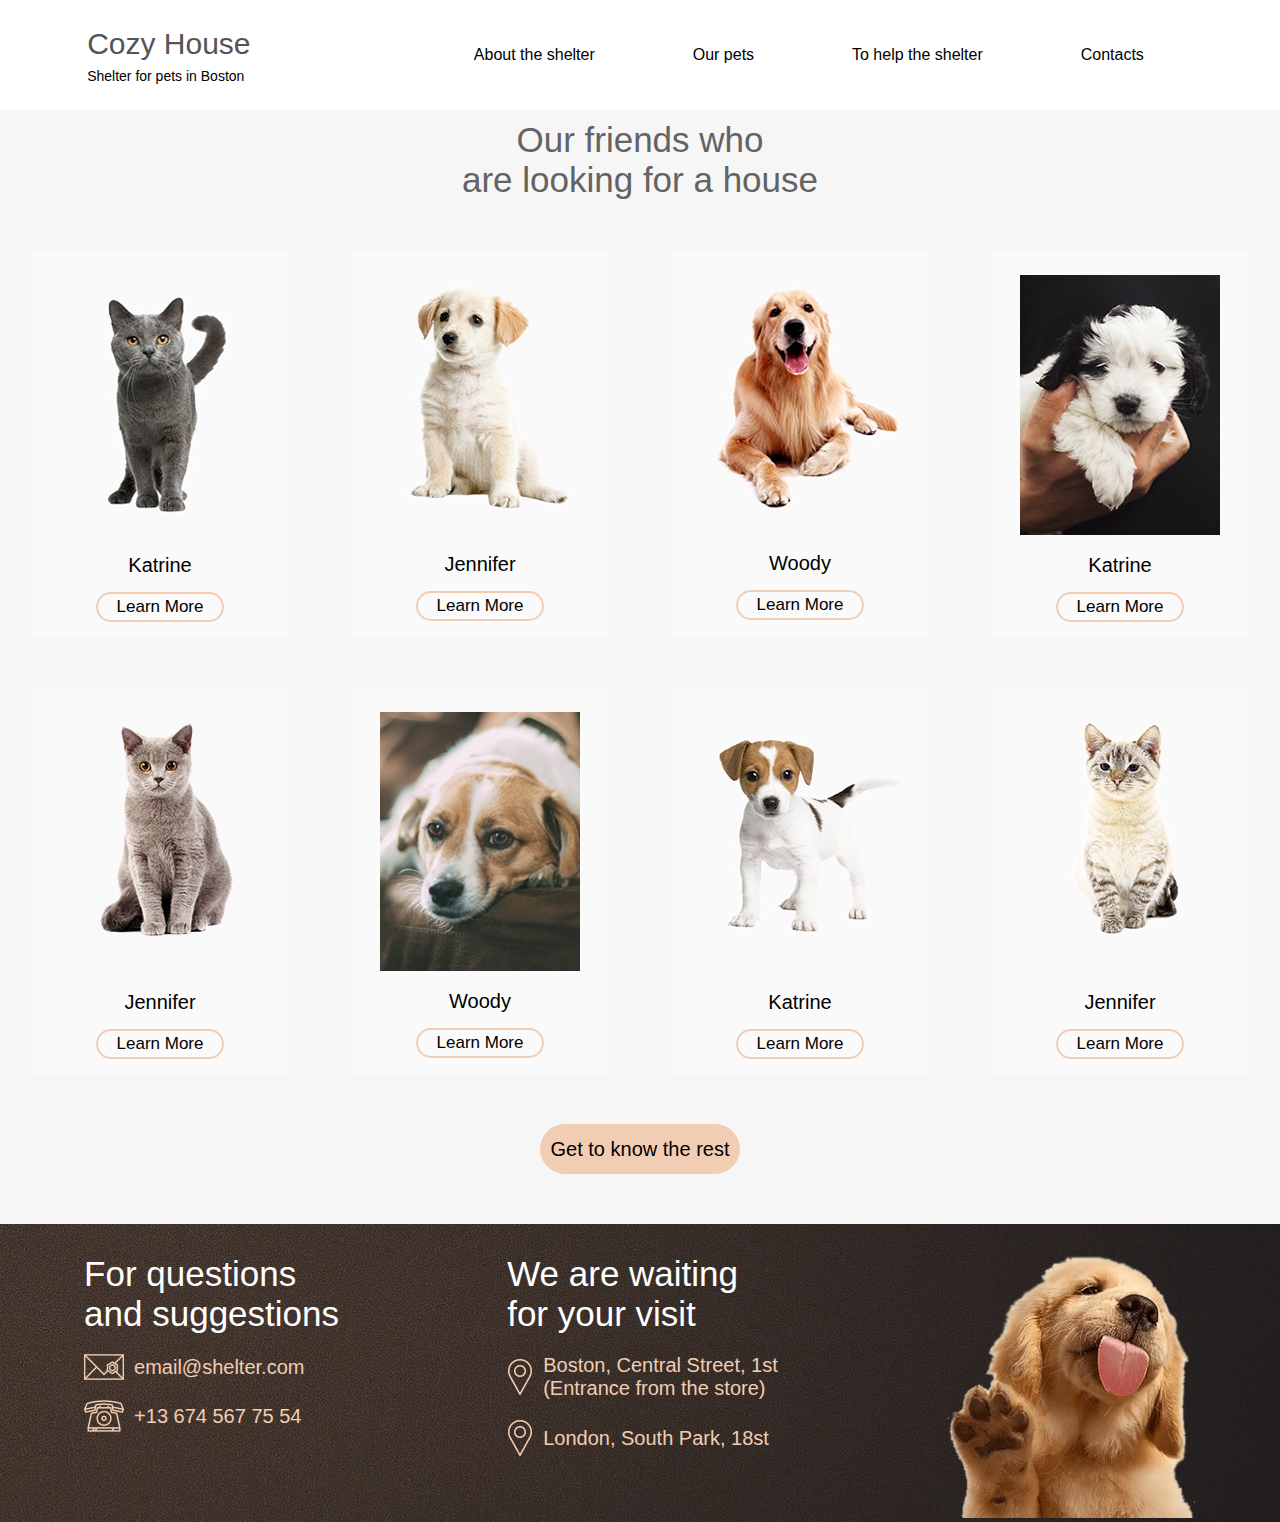
==== index.html @ 1353a4ee "3" ====
<!DOCTYPE html>
<html lang="en">
<head>
    <meta charset="UTF-8">
    <meta http-equiv="X-UA-Compatible" content="IE=edge">
    <meta name="viewport" content="width=device-width, initial-scale=1.0">
    <link rel="stylesheet" href="style.css">
    <title>Our friends</title>
</head>
<body>
    <div class="wrap">
        <header class="header1">
            <nav class="navigation1">
                <div id="logo">
                    <div class="logo1z"><p>Cozy House</p></div>
                    <div class="logo2z"><p>Shelter for pets in Boston </p></div>
                </div>
                <ul class="menuz">
                    <li><a href="#">About the shelter</a></li>
                    <li><a href="#">Our pets</a></li>
                    <li><a href="#">To help the shelter</a></li>
                    <li><a href="#">Contacts</a></li>
                </ul>
            </nav>
            <div class="burger_menu hyh">
                <input id="checkmenu" type="checkbox">
                <label for="checkmenu">Cozy House</label>
                <div class="burger-line o"></div>
                <div class="burger-line tw"></div>
                <div class="burger-line th"></div>
                <div class="burger-line f"></div>
                <nav class="main-menu">
                    <a class="burger-a hih" href="#">About the shelter</a>
                    <a class="burger-a hih" href="#">Our pets</a>
                    <a class="burger-a hih" href="#">To help the shelter</a>
                    <a class="burger-a hih" href="#">Contacts</a>
                </nav>
            </div>
        </header>
        <main>
            <div id="dad">
                <div class="dad1z"><p class="dad1pz">Our friends who<br>are looking for a house</p></div>
                <div class="dad2">
                    <div class="faf1z">
                         <div class="foto1"><img src="img/faf1.jpg" alt=""></div>
                        <div class="name1"><p>Katrine</p></div>
                        <div class="lmore1"><button class="lmore1x">Learn More</button></div>
                    </div>
                    <div class="faf2z">
                        <div class="foto2"><img src="img/faf2.jpg" alt=""></div>
                        <div class="name2"><p>Jennifer</p></div>
                        <div class="lmore2"><button class="lmore2x">Learn More</button></div>
                    </div>
                    <div class="faf3z">
                        <div class="foto3"><img src="img/faf3.jpg" alt=""></div>
                        <div class="name3"><p>Woody</p></div>
                        <div class="lmore3"><button class="lmore3x">Learn More</button></div>
                    </div>
                    <div class="faf4z">
                         <div class="foto4"><img src="img/faf4.jpg" alt=""></div>
                        <div class="name4"><p>Katrine</p></div>
                        <div class="lmore4"><button class="lmore4x">Learn More</button></div>
                    </div>
                </div>
                <div class="dad2z">
                    <div class="faf1z">
                        <div class="foto1"><img src="img/faf5.jpg" alt=""></div>
                        <div class="name1"><p>Jennifer</p></div>
                        <div class="lmore1"><button class="lmore1x">Learn More</button></div>
                    </div>
                    <div class="faf2z">
                        <div class="foto2"><img src="img/faf6.jpg" alt=""></div>
                        <div class="name2"><p>Woody</p></div>
                        <div class="lmore2"><button class="lmore2x">Learn More</button></div>
                    </div>
                    <div class="faf3z">
                        <div class="foto3"><img src="img/faf7.jpg" alt=""></div>
                        <div class="name3"><p>Katrine</p></div>
                        <div class="lmore3"><button class="lmore3x">Learn More</button></div>
                    </div>
                    <div class="faf4z">
                        <div class="foto4"><img src="img/faf8.jpg" alt=""></div>
                        <div class="name4"><p>Jennifer</p></div>
                        <div class="lmore4"><button class="lmore4x">Learn More</button></div>
                    </div>
                </div>
                <div class="dad3"><button class="dad3x">Get to know the rest</button></div>
            </div>
        </main>
        <footer class="footer">
            <div class="bob1">
                <div class="bob11"><p class="bob11p">For questions<br>and suggestions</p></div>
                <div class="bob22">
                    <img src="img/b1.png" alt="">
                    <p class="k">email@shelter.com</p>
                </div>
                <div class="bob22">
                    <img src="img/b2.png" alt="">
                    <p class="k">+13 674 567 75 54</p>
                </div>
            </div>
            <div class="bob2">
                <div class="bob11"><p class="bob11p">We are waiting<br>for your visit</p></div>
                <div class="bob22">
                    <img src="img/b3.png" alt="">
                    <p class="k">Boston, Central Street, 1st<br>(Entrance from the store)</p>
                </div>
                <div class="bob22">
                    <img src="img/b3.png" alt="">
                    <p class="k">London, South Park, 18st</p>
                </div>
            </div>
            <div class="bob3"><img src="img/n.png" alt=""></div>
        </footer>
    </div>
</body>
</html>
---- style.css ----
*{
    margin: 0;
    padding: 0;
    box-sizing: border-box;
    font-family: sans-serif;
}
.wrap{
    width: 100%;
}
.wrap1{
    width: 100%;
    display: flex;
    flex-direction: column;
}
.header{
    width: 100%;
    float: left;
    background-image: url(./img/d.jpg);
    background-size: cover;
}
.header1{
    width: 100%;
    float: left;
    background-size: cover;
}
.navigation{
    width: 100%;
    display: flex;
    justify-content: space-around;
    align-items: center;
    height: 150px;
}
.navigation1{
    width: 100%;
    display: flex;
    justify-content: space-around;
    align-items: center;
    height: 110px;
}
.menu{
    text-align: center;
    width: 60%;
    display: flex;
    justify-content: space-around;
}
.menuz{
    text-align: center;
    width: 60%;
    display: flex;
    justify-content: space-around;
}
.menu li a{
    color: white;
    font-size: 16px;
    text-decoration: none;
}
.menuz li a{
    color: black;
    font-size: 16px;
    text-decoration: none;
}
.menu li{
    list-style: none;
}
.menuz li{
    list-style: none;
}
.logo1{
    color: #F1CDB3;
    font-size: 30px;
    margin-bottom: 7px;
}
.logo1z{
    color: #545454;
    font-size: 30px;
    margin-bottom: 7px;
}
.logo2{
    font-size: 14px;
    color: whitesmoke;
}
.logo2z{
    font-size: 14px;
    color: black;
}
.menu li a:hover{
    border-bottom: 2px solid #F1CDB3;
    color: #F1CDB3;
    text-shadow: 3px 3px 5px #F1CDB3;
}
.menuz li a:hover{
    border-bottom: 2px solid #F1CDB3;
    color: #F1CDB3;
    text-shadow: 3px 3px 5px #F1CDB3;
}
.gag1{
    font-size: 45px;
    color: whitesmoke;
}
.gag2{
    font-size: 18px;
    color: whitesmoke;
    margin-top: 15px;
    margin-bottom: 15px;
}
.gag3{
    border-radius: 50px;
    width: 200px;
    height: 50px;
    background: #F1CDB3;
    font-size: 20px;
    margin-bottom: 150px;
    border: 1px solid #F1CDB3;
}
.gag3:hover{
    background: #c4a086;
}
.minitxt{
    width: 30%;
    margin-left: 19%;
    margin-top: 150px;
}
main{
    width: 100%;
    float: left; 
}
#main1{
    background-color: white;
    float: left;
    width: 100%;
}
#gig{
    margin-top: 50px;
    margin-bottom: 50px;
    display: flex;
    justify-content: center;
}
#main2{
    background-color: #F6F6F6;
    float: left;
    width: 100%;
}
#main3{
    background-color: white;
    float: left;
    width: 100%;
}
.gig2{
    width: 25%;
    margin-left: 20px;
}
.ats{
    font-size: 35px;
}
.gig2big{
    font-size: 15px;
    margin-top: 20px;
}
.gig2big2{
    margin-top: 15px;
}
.gig1 img{
    width: 80%;
}
.faf1, .faf2, .faf3{
    background-color: rgba(250, 250, 250, 1);
    width: 20%;
    display: flex;
    flex-direction: column;
    align-items: center;
    transition: 1s;
}
.faf1z, .faf2z, .faf3z, .faf4z{
    background-color: rgba(250, 250, 250, 1);
    width: 20%;
    display: flex;
    flex-direction: column;
    align-items: center;
    transition: 1s;
}
.faf1:hover{
    width: 25%;
    box-shadow: 13px 20px 46px 12px grey;
    border-radius: 15px;
}
.faf2:hover{
    width: 25%;
    box-shadow: 13px 20px 46px 12px grey;
    border-radius: 15px;
}
.faf3:hover{
    width: 25%;
    box-shadow: 13px 20px 46px 12px grey;
    border-radius: 15px;
}
.lmore1x, .lmore2x, .lmore3x, .lmore4x{
    border-radius: 50px ;
    margin-top: 15px;
    margin-bottom: 15px;
    width: 50%;
    height: 30px;
    font-size: 17px;
    border: 2px solid #F1CDB3;
    background-color:  rgba(250, 250, 250, 1);
}
.lmore1x:hover{
    background-color: #F1CDB3;
}
.lmore2x:hover{
    background-color: #F1CDB3;
}
.lmore3x:hover{
    background-color: #F1CDB3;
}
.lmore4x:hover{
    background-color: #F1CDB3;
}
.lmore1, .lmore2, .lmore3, .lmore4{
    width: 100%;
    display: flex;
    justify-content: center;
}
.dad1p{
    font-size: 35px;
    text-align: center;
}
.dad1{
    display: flex;
    justify-content: center;
    margin-top: 50px;
    margin-bottom: 50px;
}
.dad1z{
    display: flex;
    justify-content: center;
    margin-bottom: 50px;
}
.dad1pz{
    margin-top: 10px;
    font-size: 35px;
    text-align: center;
    color: #636363;
}
.dad2{
    display: flex;
    justify-content: space-around;

}
.dad2z{
    display: flex;
    justify-content: space-around;
    margin-top: 50px;
}
.dad3{
    display: flex;
    justify-content: center;
}
#dad{
    background-color: #F6F6F6;
}
.foto1, .foto2, .foto3, .foto4{
    margin-top: 25px;

}
.name1, .name2, .name3, .name4{
    margin-top: 15px;
    font-size: 20px;
}
.dad3x{
    border-radius: 50px;
    width: 200px;
    height: 50px;
    background: #F1CDB3;
    font-size: 20px;
    margin-bottom: 50px;
    margin-top: 50px;
    border: 1px solid #F1CDB3;
}
.dad3x:hover{
    background: #c4a086;
}
.lil1p{
    text-align: center;
    font-size: 35px;
    margin-top: 50px;
    margin-bottom: 50px;
}
#q{
    width: 70%;
    display: flex;
    justify-content: space-around;
    margin-bottom: 20px;
}
#a{
    width: 60%;
    display: flex;
    justify-content: space-around;
}
.q1, .q2, .q3, .q4, .q5, .a1, .a2, .a3, .a4{
    display: flex;
    flex-direction: column;
    align-items: center;
}
.q11, .a11{
    margin-bottom: 15px;
}
.lil2{
    display: flex;
    flex-direction: column;
    align-items: center;
    margin-bottom: 50px;
}
#main4{
    width: 100%;
    background-color: #F6F6F6;
    display: flex;
    justify-content: center;
}
#vav{
    margin-top: 50px;
    margin-bottom: 50px;
    width: 70%;
    display: flex;
    flex-direction: row;
}
.vav1{
    margin-right: 20px;
}
.vav21p{
    font-size: 35px;
}
.vav22p{
    font-size: 15px;
    margin-top: 15px;
}
.vav23{
    display: flex;
    flex-direction: row;
    margin-top: 10px;
    margin-bottom: 15px;
}
.vav23b{
    display: flex;
    align-items: center;
    justify-content: space-around;
    width: 320px;
    height: 48px;
    background-color: #F1CDB3;
    border: 1px solid #F1CDB3;
    border-radius: 10px;
}
.vav23b:hover{
    background-color: #c4a086;
    border: 1px solid #c4a086;
}
.v2p{
    font-size: 20px;
}
footer{
    float: left; 
    width: 100%;
    background-image: url(./img/b.png);
    display: flex;
    justify-content: space-around;
}
.bob11p{
    font-size: 35px;
    color: white;
}
.bob22{
    display: flex;
    flex-direction: row;
    align-items: center;
    margin-top: 20px;
}
.k{
    color: #F1CDB3;
    font-size: 20px;
    margin-left: 10px;
}
.bob1, .bob2{
    display: flex;
    flex-direction: column;
    margin-top: 30px;
}
.bob3 img{
    width: 250px;
}
.bob3{
    margin-top: 30px;
}
.gyg1 img{
    width: 100%;
}
.gyg1{
    width: 45%;
    margin-right: 50px;
    display: flex;
    justify-content: center;
    align-items: center;
}
.ol1 .gyg1 img{
    margin-top: 20px;
    margin-bottom: 20px;
} 
.ol1{
    width: 50%;
    display: flex;
    align-items: center;
    box-shadow: 0px 0px 50px 5px gray;
    background-color: #fafafa;
    margin-bottom: 100px;
    margin-top: 50px;
}
.ol2{
    width: 50%;
    display: flex;
    align-items: center;
    box-shadow: 0px 0px 50px 5px gray;
    background-color: #fafafa;
}
.gyg4{
    font-size: 15px;
}
.gyg5{
    font-size: 17px;
}
.gyg2{
    font-size: 40px;
}
.gyg3{
    font-size: 20px;
    margin-bottom: 20px;
}
.ref{
    width: 50%;
}
#ol{
    display: flex;
    flex-direction: column;
    align-items: center;
}
.lom{
    margin-top: 10px;
}
.burger_menu{
    margin: 100px auto;
    width: 320px;
    height: 40px;
    background: black;
    color: white;
    text-align: center;
    position: relative;
}
.hyh{
    background: #3b2d25;
}
.burger_menu-aaa{
    margin: 100px auto;
    width: 320px;
    height: 40px;
    background: rgba(0, 0, 0, 0);
    color: black;
    text-align: center;
    position: relative;
}
#checkmenu{
    display: none;
}
label{
    display: block;
    position: absolute;
    top: 0px;
    left: 0px;
    width: 100%;
    height: 100%;
    z-index: 2;
    line-height: 40px;
    cursor: pointer;
}
.burger-line{
    position: absolute;
    top: 8px;
    right: 10px;
    width: 35px;
    height: 2px;
    background: white;
    transition: .5s all;
}
.tw, .th{
    top: 18px;
}
.f{
    top: 28px;
}
.main-menu{
    display: block;
    position: absolute;
    width: 100%;
    bottom: 0;
    left: 0;
    max-height: 0;
    font-size: 0px;
    overflow: hidden;
    transform: translateY(100%);
    transition: .5s all;
}
.burger-a{
    display: block;
    width: 100%;
    padding: 10px;
    color: white;
    text-decoration: none;
    border-top: 1px solid white;
    background: black;
}
.hih{
        background: #3b2d25;
}
.burger-aaaa{
    display: block;
    width: 100%;
    padding: 10px;
    color: black;
    text-shadow: 3px 3px 5px white;
    text-decoration: none;
    border-top: 1px solid white;
    background: rgba(0, 0, 0, 0);
}
.burger-a:hover{
    background-color: rgba(0, 0, 0, .9);
}
.hih:hover{
    background-color: #493a33;
}
.burger-aaaa:hover{
    background-color: rgba(255, 255, 255, 0.267);
}
#checkmenu:checked~.main-menu{
    max-height: 500px;
    font-size: 16px;
}
#checkmenu:checked~.o{
    display: none;
}
#checkmenu:checked~.f{
    display: none;
}
#checkmenu:checked~.tw{
    transform: rotate(45deg);
}
#checkmenu:checked~.th{
    transform: rotate(-45deg);
}
.burger_menu{
    display: none;
}
.burger_menu-aaa{
    display: none;
}
.ret{
    font-size: 35px;
    color: white;
}
.ret:hover{
    background-color: rgba(255, 255, 255, 0.267);
}
@media (min-width: 0px) and (max-width: 768px) {
    .navigation1{
        display: none;
    }
    .navigation{
        display: none;
    }
    .burger_menu{
        display: flex;
        width: 100%;
        margin-top: 0;
        margin-bottom: 50px;
    }
    .burger_menu-aaa{
        display: flex;
        width: 100%;
        margin-top: 0;
        margin-bottom: 50px;
        margin-top: 20px;
    }
    .ol1{
        display: flex;
        flex-direction: column-reverse;
        width: 95%;
    }
    .ol2{
        display: flex;
        flex-direction: column-reverse;
        width: 95%;
    }
    .ref{
        display: flex;
        flex-direction: column;
        align-items: center;
    }
    .gyg2{
        margin-top: 10px;
    }
    .gyg1{
        margin-right: 0;
    }
    .faf1z, .faf2z, .faf3z, .faf4z{
        width: 100%;
        margin-bottom: 20px;
    }
    .dad2{
        display: flex;
        flex-wrap: wrap;
    }
    .dad2z{
        display: flex;
        flex-wrap: wrap;
    }
    .minitxt{
        width: 80%;
        display: flex;
        flex-direction: column;
        align-items: center;
        margin-left: 0;
    }
    .htxt{
        width: 100%;
        float: left;
        display: flex;
        justify-content: center;
    }
    header{
        background-position: center;
    }
    #gig{
        display: flex;
        flex-direction: column-reverse;
        align-items: center;
    }
    .gig1 img{
        width: 90%;
    }
    .gig2{
        width: 50%;
    }
    .gig1{
        display: flex;
        justify-content: center;
    }
    .gig2smoll{
        text-align: center;
    }
    .gag1{
        text-align: center;
    }
    .gag2{
        text-align: center;
    }
    .dad2pro{
        display: flex;
        flex-direction: column;
        align-items: center;
    }
    .faf1, .faf2, .faf3{
        width: 70%;
    }
    .faf1, .faf2{
        margin-bottom: 20px;
    }
    .faf1:hover{
        width: 90%;
    }
    .faf2:hover{
        width: 90%;
    }
    .faf3:hover{
        width: 90%;
    }
    .lmore1x, .lmore2x, .lmore3x, .lmore4x{
        height: 50px;
    }
    .lil2{
        display: flex;
        flex-direction: column;
        align-items: center;
    }
    #a, #q{
        display: flex;
        flex-direction: column;

    }
    .q1, .q2, .q3, .q4, .q5, .a1, .a2, .a3{
        margin-bottom: 20px;
    }
    .footer{
        background-size: cover;
        display: flex;
        flex-direction: column;
        align-items: center;
    }
    .bob11p{
        text-align: center;
    }
    #vav{
        display: flex;
        flex-direction: column-reverse;
        align-items: center;
    }
    .vav21p{
        text-align: center;
    }
    .vav22p{
        text-align: center;
    }
    .vav24p{
        text-align: center;
    }
    .vav23{
        display: flex;
        justify-content: center;
    }
    .vav1{
        margin-right: 0;
    }
    .vav1 img{
        width: 100%;
    }
    .gig2{
        width: 80%;
    }

}
@media (min-width: 768px) and (max-width: 1279px){
    .navigation1{
        display: none;
    }
    .navigation{
        display: none;
    }
    .burger_menu{
        display: flex;
        width: 100%;
        margin-top: 0;
        margin-bottom: 50px;
    }
    .burger_menu-aaa{
        display: flex;
        width: 100%;
        margin-top: 0;
        margin-bottom: 50px;
        margin-top: 20px;
    }
    .ol1{
        display: flex;
        flex-direction: column-reverse;
    }
    .ol2{
        display: flex;
        flex-direction: column-reverse;
    }
    .ref{
        display: flex;
        flex-direction: column;
        align-items: center;
    }
    .gyg2{
        margin-top: 10px;
    }
    .gyg1{
        margin-right: 0;
    }
    .faf1z, .faf2z, .faf3z, .faf4z{
        width: 45%;
        margin-bottom: 20px;
    }
    .dad2{
        display: flex;
        flex-wrap: wrap;
    }
    .dad2z{
        display: flex;
        flex-wrap: wrap;
    }
    .minitxt{
        width: 60%;
        display: flex;
        flex-direction: column;
        align-items: center;
    }
    .htxt{
        width: 100%;
        float: left;
    }
    header{
        background-position: center;
    }
    #gig{
        display: flex;
        flex-direction: column-reverse;
        align-items: center;
    }
    .gig1 img{
        width: 90%;
    }
    .gig2{
        width: 50%;
    }
    .gig1{
        display: flex;
        justify-content: center;
    }
    .gig2smoll{
        text-align: center;
    }
    .gag1{
        text-align: center;
    }
    .gag2{
        text-align: center;
    }
    .dad2pro{
        display: flex;
        flex-direction: column;
        align-items: center;
    }
    .faf1, .faf2, .faf3{
        width: 60%;
    }
    .faf1, .faf2{
        margin-bottom: 30px;
    }
    .faf1:hover{
        width: 80%;
    }
    .faf2:hover{
        width: 80%;
    }
    .faf3:hover{
        width: 80%;
    }
    .lmore1x, .lmore2x, .lmore3x, .lmore4x{
        height: 50px;
    }
    .lil2{
        display: flex;
        flex-direction: column-reverse;
        width: 600px;
    }
    #q, #a{
        width: 100%;
        display: flex;
        flex-wrap: wrap;
        
    }
    .q1, .q2, .q3, .q4, .q5, .a1, .a2, .a3, .a4{
        width: 45%;
    }
    .q1, .q2, .q3, .q4, .a1, .a2, .a3, .a4{
        margin-bottom: 30px;
    }
    #main3{
        display: flex;
        flex-direction: column;
        align-items: center;
    }
    #vav{
        display: flex;
        flex-direction: column-reverse;
        align-items: center;
    }
    .vav21p{
        text-align: center;
    }
    .vav22p{
        text-align: center;
    }
    .vav24p{
        text-align: center;
    }
    .vav23{
        display: flex;
        justify-content: center;
    }
    .bob3{
        display: none;
    }
    .footer{
        display: flex;
        justify-content: space-around;
        padding-bottom: 30px;
    }
}
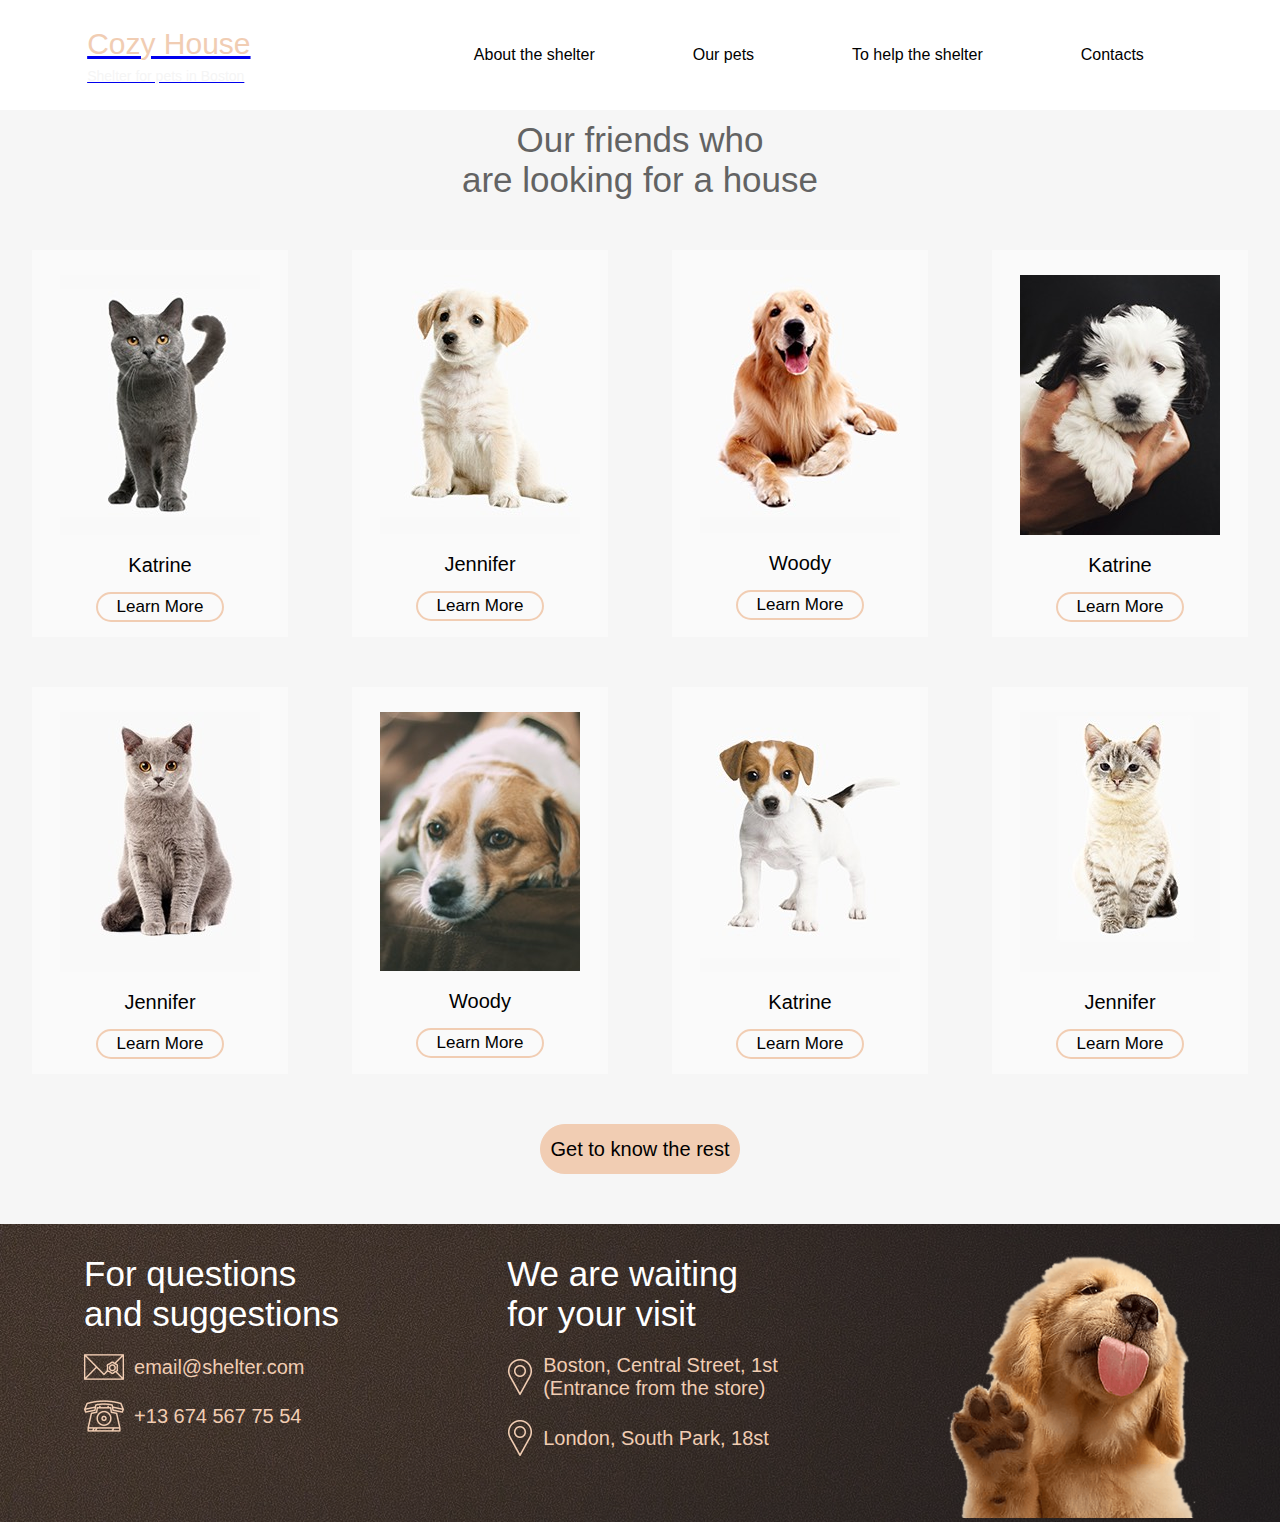
==== commit 8b4f4587: "14" ====
--- a/index.html
+++ b/index.html
@@ -11,15 +11,15 @@
     <div class="wrap">
         <header class="header1">
             <nav class="navigation1">
-                <div id="logo">
-                    <div class="logo1z"><p>Cozy House</p></div>
-                    <div class="logo2z"><p>Shelter for pets in Boston </p></div>
-                </div>
+                <a class="put" href="https://liliasurious.github.io/Cozy_house/"><div id="logo">
+                    <div class="logo1"><p>Cozy House</p></div>
+                    <div class="logo2"><p>Shelter for pets in Boston </p></div>
+                </div></a>
                 <ul class="menuz">
-                    <li><a href="#">About the shelter</a></li>
-                    <li><a href="#">Our pets</a></li>
-                    <li><a href="#">To help the shelter</a></li>
-                    <li><a href="#">Contacts</a></li>
+                    <li><a href="https://liliasurious.github.io/Cozy_house/">About the shelter</a></li>
+                    <li><a href="https://liliasurious.github.io/Our_friends/">Our pets</a></li>
+                    <li><a href="https://liliasurious.github.io/Carts/">To help the shelter</a></li>
+                    <li><a href=".footer">Contacts</a></li>
                 </ul>
             </nav>
             <div class="burger_menu hyh">
@@ -30,10 +30,10 @@
                 <div class="burger-line th"></div>
                 <div class="burger-line f"></div>
                 <nav class="main-menu">
-                    <a class="burger-a hih" href="#">About the shelter</a>
-                    <a class="burger-a hih" href="#">Our pets</a>
-                    <a class="burger-a hih" href="#">To help the shelter</a>
-                    <a class="burger-a hih" href="#">Contacts</a>
+                    <a class="burger-a hih" href="https://liliasurious.github.io/Cozy_house/">About the shelter</a>
+                    <a class="burger-a hih" href="https://liliasurious.github.io/Our_friends/">Our pets</a>
+                    <a class="burger-a hih" href="https://liliasurious.github.io/Carts/">To help the shelter</a>
+                    <a class="burger-a hih" href=".footer">Contacts</a>
                 </nav>
             </div>
         </header>
--- a/style.css
+++ b/style.css
@@ -106,6 +106,7 @@
 .gag3{
     border-radius: 50px;
     width: 200px;
+    color: black;
     height: 50px;
     background: #F1CDB3;
     font-size: 20px;
@@ -198,6 +199,7 @@
     margin-top: 15px;
     margin-bottom: 15px;
     width: 50%;
+    color: black;
     height: 30px;
     font-size: 17px;
     border: 2px solid #F1CDB3;
@@ -219,6 +221,10 @@
     width: 100%;
     display: flex;
     justify-content: center;
+}
+.dad2pro{
+    display: flex;
+    justify-content: space-around;
 }
 .dad1p{
     font-size: 35px;
@@ -268,6 +274,7 @@
 }
 .dad3x{
     border-radius: 50px;
+    color: black;
     width: 200px;
     height: 50px;
     background: #F1CDB3;
@@ -355,6 +362,7 @@
 }
 .v2p{
     font-size: 20px;
+    color: black;
 }
 footer{
     float: left; 
@@ -418,6 +426,7 @@
     align-items: center;
     box-shadow: 0px 0px 50px 5px gray;
     background-color: #fafafa;
+    margin-bottom: 30px;
 }
 .gyg4{
     font-size: 15px;
